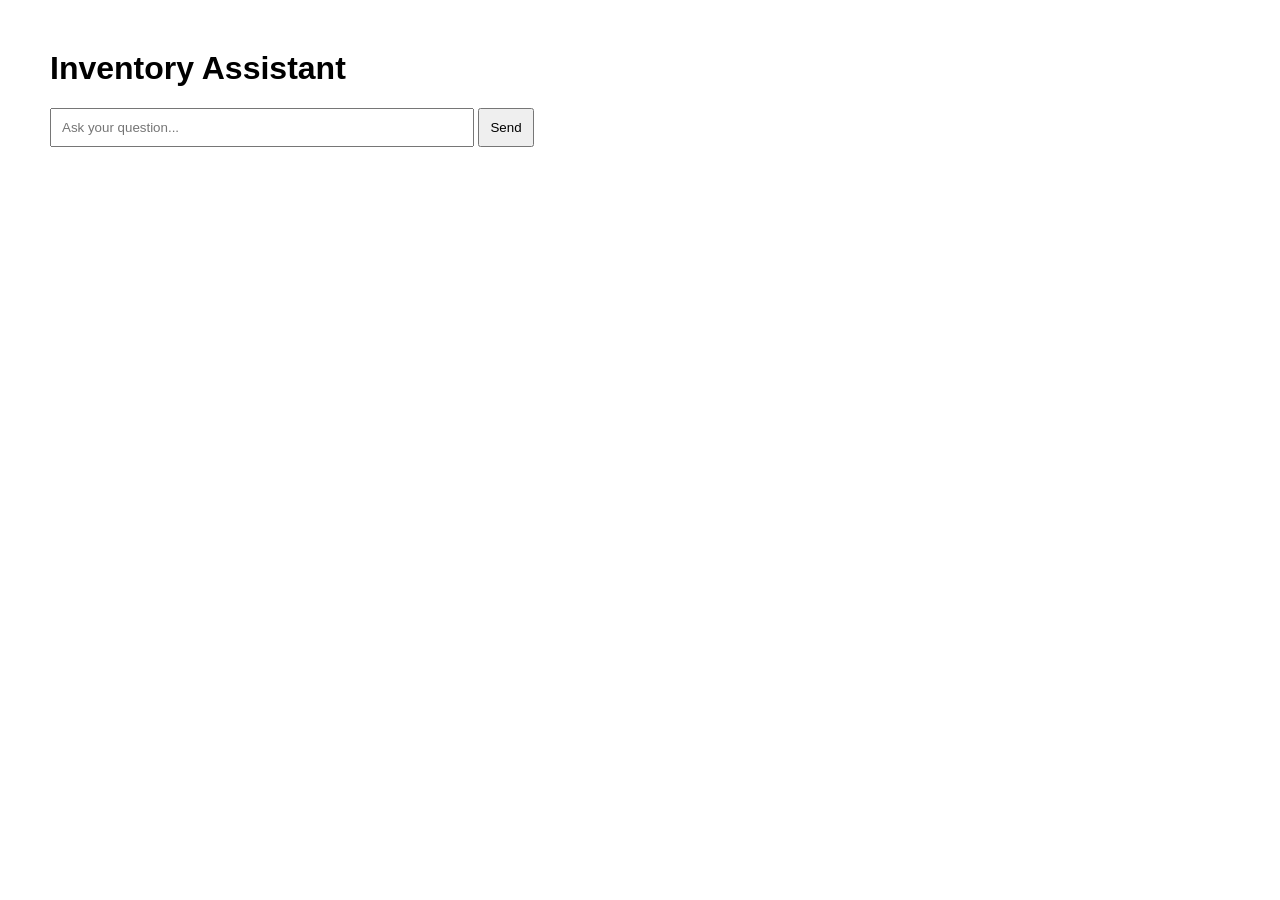
==== client-web-interface/index.html @ dae74ed3 "files in progress" ====
<!DOCTYPE html>
<html>

<head>
    <title>Inventory Assistant</title>
    <link rel="stylesheet" href="style.css">
</head>

<body>

<h1>Inventory Assistant</h1>

<input 
    id="question"
    placeholder="Ask your question..."
>

<button id="send">
    Send
</button>


<div id="response">
</div>


<script src="app.js"></script>

</body>

</html>
---- client-web-interface/style.css ----
body {
    font-family: Arial;
    margin: 50px;
}


input {
    width: 400px;
    padding: 10px;
}


button {
    padding: 10px;
}


#response {
    margin-top:20px;
}
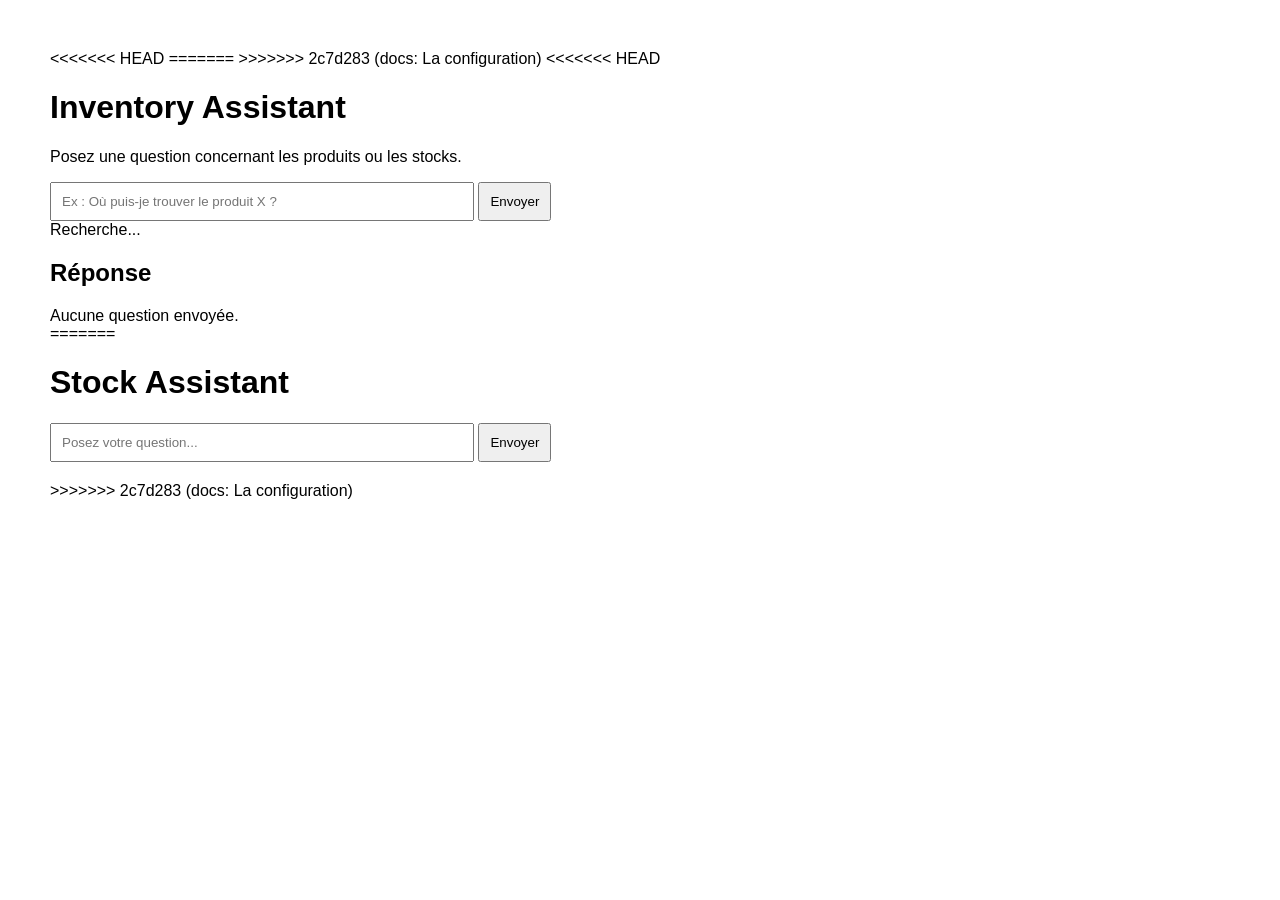
==== commit 8ca4ff61: "docs: La configuration" ====
--- a/client-web-interface/index.html
+++ b/client-web-interface/index.html
@@ -1,31 +1,84 @@
 <!DOCTYPE html>
-<html>
+<html lang="fr">
+<<<<<<< HEAD
 
 <head>
+    <meta charset="UTF-8">
+    <meta name="viewport" content="width=device-width, initial-scale=1.0">
     <title>Inventory Assistant</title>
+
+=======
+<head>
+    <meta charset="UTF-8">
+    <meta name="viewport" content="width=device-width, initial-scale=1.0">
+    <title>Stock Assistant</title>
+>>>>>>> 2c7d283 (docs: La configuration)
     <link rel="stylesheet" href="style.css">
 </head>
 
 <body>
 
-<h1>Inventory Assistant</h1>
+<<<<<<< HEAD
+    <main class="container">
 
-<input 
-    id="question"
-    placeholder="Ask your question..."
->
+        <h1>Inventory Assistant</h1>
 
-<button id="send">
-    Send
-</button>
+        <p class="subtitle">
+            Posez une question concernant les produits ou les stocks.
+        </p>
 
+        <form id="query-form">
 
-<div id="response">
-</div>
+            <input
+                id="question"
+                type="text"
+                placeholder="Ex : Où puis-je trouver le produit X ?"
+                autocomplete="off"
+                required>
 
+            <button type="submit">
+                Envoyer
+            </button>
 
-<script src="app.js"></script>
+        </form>
 
+        <div id="loading" class="hidden">
+            Recherche...
+        </div>
+
+        <section id="response-container">
+
+            <h2>Réponse</h2>
+
+            <div id="response">
+                Aucune question envoyée.
+            </div>
+
+        </section>
+
+    </main>
+
+    <script src="script.js"></script>
+
+=======
+    <main>
+        <h1>Stock Assistant</h1>
+
+        <form id="query-form">
+            <input
+                type="text"
+                id="question"
+                placeholder="Posez votre question..."
+                required
+            >
+
+            <button type="submit">Envoyer</button>
+        </form>
+
+        <div id="response"></div>
+    </main>
+
+    <script src="script.js"></script>
+>>>>>>> 2c7d283 (docs: La configuration)
 </body>
-
 </html>
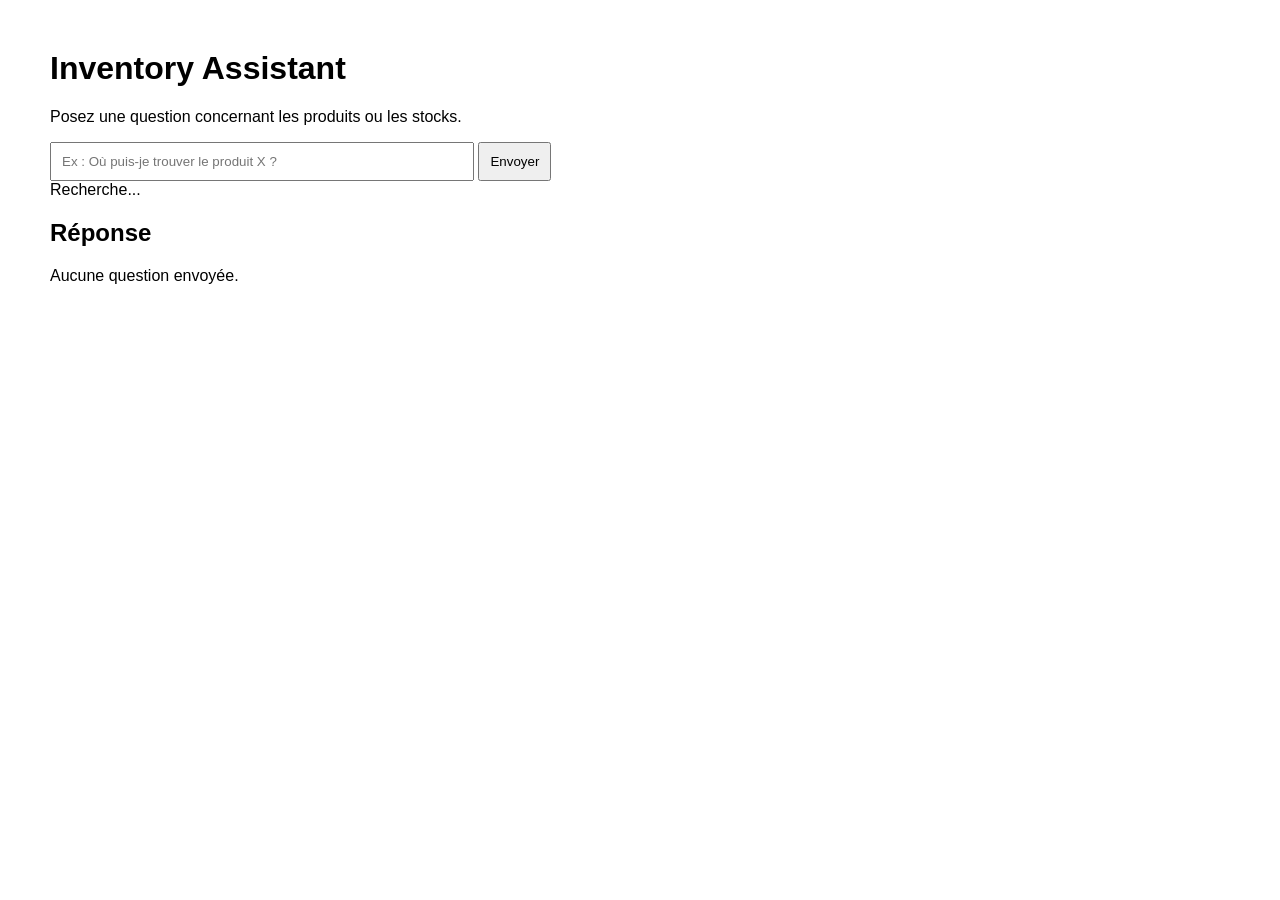
==== commit 9b08e25f: "feat: Structure de la page" ====
--- a/client-web-interface/index.html
+++ b/client-web-interface/index.html
@@ -1,24 +1,16 @@
 <!DOCTYPE html>
 <html lang="fr">
-<<<<<<< HEAD
 
 <head>
     <meta charset="UTF-8">
     <meta name="viewport" content="width=device-width, initial-scale=1.0">
     <title>Inventory Assistant</title>
 
-=======
-<head>
-    <meta charset="UTF-8">
-    <meta name="viewport" content="width=device-width, initial-scale=1.0">
-    <title>Stock Assistant</title>
->>>>>>> 2c7d283 (docs: La configuration)
     <link rel="stylesheet" href="style.css">
 </head>
 
 <body>
 
-<<<<<<< HEAD
     <main class="container">
 
         <h1>Inventory Assistant</h1>
@@ -60,25 +52,6 @@
 
     <script src="script.js"></script>
 
-=======
-    <main>
-        <h1>Stock Assistant</h1>
+</body>
 
-        <form id="query-form">
-            <input
-                type="text"
-                id="question"
-                placeholder="Posez votre question..."
-                required
-            >
-
-            <button type="submit">Envoyer</button>
-        </form>
-
-        <div id="response"></div>
-    </main>
-
-    <script src="script.js"></script>
->>>>>>> 2c7d283 (docs: La configuration)
-</body>
 </html>
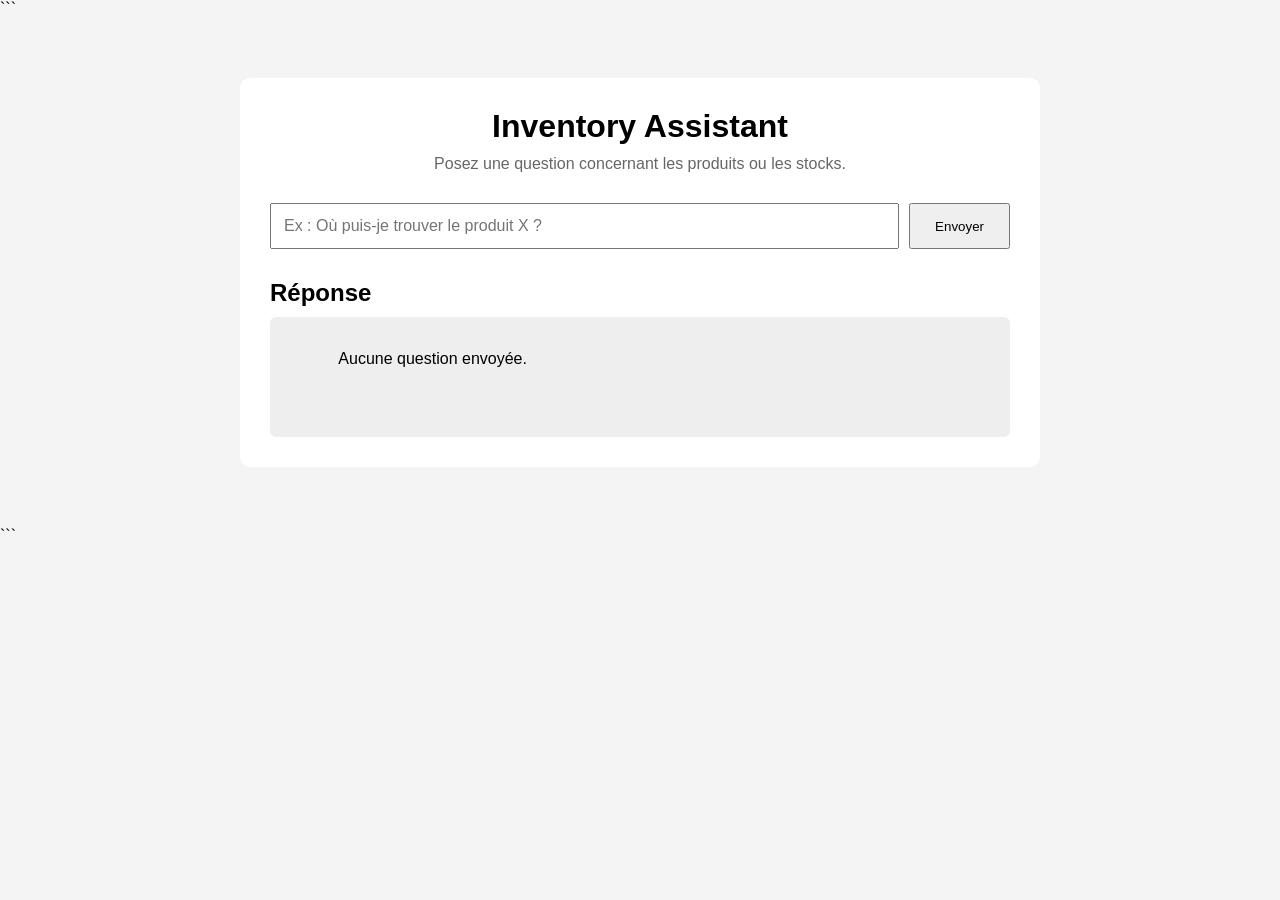
==== commit 6c51b82a: "chore: Ajoute le dockerfile au CWI" ====
--- a/client-web-interface/index.html
+++ b/client-web-interface/index.html
@@ -1,56 +1,58 @@
 <!DOCTYPE html>
+
 <html lang="fr">
 
 <head>
     <meta charset="UTF-8">
     <meta name="viewport" content="width=device-width, initial-scale=1.0">
     <title>Inventory Assistant</title>
-
     <link rel="stylesheet" href="style.css">
 </head>
 
 <body>
 
-    <main class="container">
+```
+<main class="container">
 
-        <h1>Inventory Assistant</h1>
+    <h1>Inventory Assistant</h1>
 
-        <p class="subtitle">
-            Posez une question concernant les produits ou les stocks.
-        </p>
+    <p class="subtitle">
+        Posez une question concernant les produits ou les stocks.
+    </p>
 
-        <form id="query-form">
+    <form id="query-form">
 
-            <input
-                id="question"
-                type="text"
-                placeholder="Ex : Où puis-je trouver le produit X ?"
-                autocomplete="off"
-                required>
+        <input
+            id="question"
+            type="text"
+            placeholder="Ex : Où puis-je trouver le produit X ?"
+            autocomplete="off"
+            required>
 
-            <button type="submit">
-                Envoyer
-            </button>
+        <button type="submit">
+            Envoyer
+        </button>
 
-        </form>
+    </form>
 
-        <div id="loading" class="hidden">
-            Recherche...
+    <div id="loading" class="hidden">
+        Recherche...
+    </div>
+
+    <section id="response-container">
+
+        <h2>Réponse</h2>
+
+        <div id="response">
+            Aucune question envoyée.
         </div>
 
-        <section id="response-container">
+    </section>
 
-            <h2>Réponse</h2>
+</main>
 
-            <div id="response">
-                Aucune question envoyée.
-            </div>
-
-        </section>
-
-    </main>
-
-    <script src="script.js"></script>
+<script src="script.js"></script>
+```
 
 </body>
 
--- a/client-web-interface/style.css
+++ b/client-web-interface/style.css
@@ -1,20 +1,71 @@
-body {
-    font-family: Arial;
-    margin: 50px;
+* {
+    margin: 0;
+    padding: 0;
+    box-sizing: border-box;
 }
 
+body {
+    background: #f4f4f4;
+    font-family: Arial, Helvetica, sans-serif;
+}
+
+.container {
+    max-width: 800px;
+    margin: 60px auto;
+    padding: 30px;
+    background: white;
+    border-radius: 10px;
+}
+
+h1 {
+    text-align: center;
+    margin-bottom: 10px;
+}
+
+.subtitle {
+    text-align: center;
+    margin-bottom: 30px;
+    color: #666;
+}
+
+form {
+    display: flex;
+    gap: 10px;
+}
 
 input {
-    width: 400px;
-    padding: 10px;
+    flex: 1;
+    padding: 12px;
+    font-size: 16px;
 }
 
-
 button {
-    padding: 10px;
+    padding: 12px 24px;
+    cursor: pointer;
 }
 
+button:hover {
+    opacity: 0.9;
+}
+
+#loading {
+    margin-top: 20px;
+    color: #666;
+}
+
+.hidden {
+    display: none;
+}
+
+#response-container {
+    margin-top: 30px;
+}
 
 #response {
-    margin-top:20px;
+    margin-top: 10px;
+    padding: 15px;
+    background: #eeeeee;
+    border-radius: 6px;
+    min-height: 120px;
+    white-space: pre-wrap;
 }
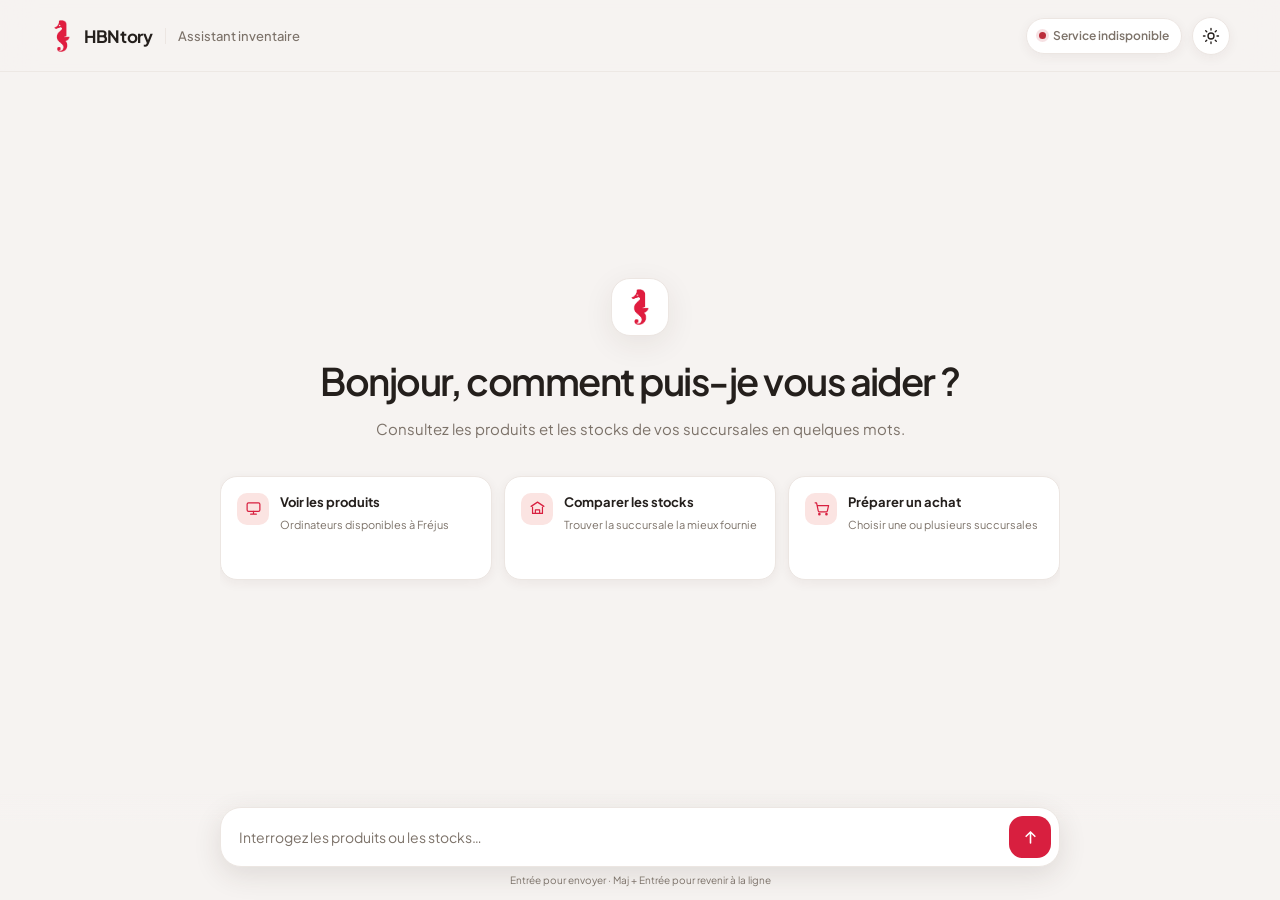
==== commit 298d70d5: "feat: modernise l'interface de l'assistant" ====
--- a/client-web-interface/index.html
+++ b/client-web-interface/index.html
@@ -1,59 +1,199 @@
-<!DOCTYPE html>
-
+<!doctype html>
 <html lang="fr">
-
 <head>
-    <meta charset="UTF-8">
-    <meta name="viewport" content="width=device-width, initial-scale=1.0">
-    <title>Inventory Assistant</title>
+    <meta charset="utf-8">
+    <meta name="viewport" content="width=device-width, initial-scale=1">
+    <meta name="description"
+          content="Assistant HBNtory pour consulter les produits et les stocks.">
+    <meta name="theme-color" content="#f6f3f1">
+    <!--
+      Renseigner ce contenu avec le chemin du futur endpoint WebSocket,
+      par exemple "/api/ws". Tant qu'il est vide, le client conserve
+      automatiquement le transport HTTP actuel.
+    -->
+    <meta name="cwi-websocket-url" content="">
+    <title>Assistant inventaire — HBNtory</title>
+    <link rel="preconnect" href="https://fonts.googleapis.com">
+    <link rel="preconnect" href="https://fonts.gstatic.com" crossorigin>
+    <link rel="stylesheet"
+          href="https://fonts.googleapis.com/css2?family=Plus+Jakarta+Sans:wght@400;500;600;700&amp;display=swap">
     <link rel="stylesheet" href="style.css">
+    <script>
+        try {
+            if (localStorage.getItem("theme") === "dark") {
+                document.documentElement.setAttribute("data-theme", "dark");
+            }
+        } catch (error) {
+            /* Le thème système reste actif si le stockage est indisponible. */
+        }
+    </script>
 </head>
 
 <body>
+    <header class="app-header">
+        <a class="brand" href="/" aria-label="Accueil HBNtory">
+            <img src="seahorse.png" alt="" width="28" height="36">
+            <span>HBNtory</span>
+            <span class="brand-product">Assistant inventaire</span>
+        </a>
 
-```
-<main class="container">
+        <div class="header-actions">
+            <div id="connection-status"
+                 class="connection-status"
+                 data-state="checking"
+                 role="status"
+                 aria-live="polite">
+                <span class="status-dot" aria-hidden="true"></span>
+                <span class="status-label">Connexion…</span>
+            </div>
 
-    <h1>Inventory Assistant</h1>
+            <button id="theme-toggle"
+                    class="icon-button"
+                    type="button"
+                    aria-label="Activer le mode sombre"
+                    title="Changer de thème">
+                <svg class="theme-icon theme-icon-sun"
+                     viewBox="0 0 24 24"
+                     aria-hidden="true">
+                    <circle cx="12" cy="12" r="4"></circle>
+                    <path d="M12 2v2M12 20v2M4.93 4.93l1.42 1.42
+                             M17.66 17.66l1.41 1.41M2 12h2M20 12h2
+                             M4.93 19.07l1.42-1.42M17.66 6.34l1.41-1.41">
+                    </path>
+                </svg>
+                <svg class="theme-icon theme-icon-moon"
+                     viewBox="0 0 24 24"
+                     aria-hidden="true">
+                    <path d="M20.5 14.1A8.6 8.6 0 0 1 9.9 3.5
+                             8.6 8.6 0 1 0 20.5 14.1Z"></path>
+                </svg>
+            </button>
+        </div>
+    </header>
 
-    <p class="subtitle">
-        Posez une question concernant les produits ou les stocks.
-    </p>
+    <main class="chat-shell">
+        <section id="conversation"
+                 class="conversation"
+                 aria-label="Conversation avec l'assistant">
+            <div id="welcome" class="welcome">
+                <div class="assistant-mark" aria-hidden="true">
+                    <img src="seahorse.png" alt="" width="30" height="38">
+                </div>
+                <h1>Bonjour, comment puis-je vous aider&nbsp;?</h1>
+                <p>
+                    Consultez les produits et les stocks de vos succursales
+                    en quelques mots.
+                </p>
 
-    <form id="query-form">
+                <div class="suggestions" aria-label="Questions suggérées">
+                    <button class="suggestion"
+                            type="button"
+                            data-question="Quels ordinateurs sont disponibles à Fréjus ?">
+                        <span class="suggestion-icon" aria-hidden="true">
+                            <svg viewBox="0 0 24 24">
+                                <rect x="3" y="4" width="18" height="12"
+                                      rx="2"></rect>
+                                <path d="M8 20h8M12 16v4"></path>
+                            </svg>
+                        </span>
+                        <span>
+                            <strong>Voir les produits</strong>
+                            <small>Ordinateurs disponibles à Fréjus</small>
+                        </span>
+                    </button>
 
-        <input
-            id="question"
-            type="text"
-            placeholder="Ex : Où puis-je trouver le produit X ?"
-            autocomplete="off"
-            required>
+                    <button class="suggestion"
+                            type="button"
+                            data-question="Dans quelle succursale le stock est-il le plus important ?">
+                        <span class="suggestion-icon" aria-hidden="true">
+                            <svg viewBox="0 0 24 24">
+                                <path d="m3 9 9-6 9 6"></path>
+                                <path d="M5 10v9h14v-9M9 19v-5h6v5"></path>
+                            </svg>
+                        </span>
+                        <span>
+                            <strong>Comparer les stocks</strong>
+                            <small>Trouver la succursale la mieux fournie</small>
+                        </span>
+                    </button>
 
-        <button type="submit">
-            Envoyer
-        </button>
+                    <button class="suggestion"
+                            type="button"
+                            data-question="Où puis-je acheter 3 Holberton Student Laptop 14 et 2 27 inch Lab Monitor ?">
+                        <span class="suggestion-icon" aria-hidden="true">
+                            <svg viewBox="0 0 24 24">
+                                <circle cx="9" cy="20" r="1"></circle>
+                                <circle cx="19" cy="20" r="1"></circle>
+                                <path d="M3 4h2l2.4 11.2a2 2 0 0 0 2 1.6
+                                         h8.9a2 2 0 0 0 2-1.6L22 8H6">
+                                </path>
+                            </svg>
+                        </span>
+                        <span>
+                            <strong>Préparer un achat</strong>
+                            <small>Choisir une ou plusieurs succursales</small>
+                        </span>
+                    </button>
+                </div>
+            </div>
 
-    </form>
+            <div id="messages"
+                 class="messages"
+                 aria-live="polite"
+                 aria-relevant="additions text">
+            </div>
+        </section>
+    </main>
 
-    <div id="loading" class="hidden">
-        Recherche...
-    </div>
+    <footer class="composer-shell">
+        <form id="query-form" class="composer">
+            <label class="sr-only" for="question">
+                Votre question
+            </label>
+            <textarea id="question"
+                      name="question"
+                      rows="1"
+                      maxlength="1000"
+                      placeholder="Interrogez les produits ou les stocks…"
+                      autocomplete="off"
+                      required></textarea>
 
-    <section id="response-container">
+            <button id="submit-button"
+                    class="send-button"
+                    type="submit"
+                    aria-label="Envoyer la question">
+                <svg viewBox="0 0 24 24" aria-hidden="true">
+                    <path d="M12 19V5M6.5 10.5 12 5l5.5 5.5"></path>
+                </svg>
+            </button>
+        </form>
+        <p class="composer-hint">
+            Entrée pour envoyer · Maj + Entrée pour revenir à la ligne
+        </p>
+    </footer>
 
-        <h2>Réponse</h2>
+    <template id="assistant-message-template">
+        <article class="message message-assistant">
+            <div class="message-avatar" aria-hidden="true">
+                <img src="seahorse.png" alt="" width="20" height="26">
+            </div>
+            <div class="message-body">
+                <p class="message-author">Assistant HBNtory</p>
+                <div class="message-content"></div>
+                <p class="message-state"></p>
+            </div>
+        </article>
+    </template>
 
-        <div id="response">
-            Aucune question envoyée.
-        </div>
+    <template id="user-message-template">
+        <article class="message message-user">
+            <div class="message-body">
+                <p class="message-author">Vous</p>
+                <div class="message-content"></div>
+            </div>
+        </article>
+    </template>
 
-    </section>
-
-</main>
-
-<script src="script.js"></script>
-```
-
+    <script src="script.js"></script>
 </body>
-
 </html>
--- a/client-web-interface/style.css
+++ b/client-web-interface/style.css
@@ -1,71 +1,854 @@
+:root {
+    --bg: #f6f3f1;
+    --surface: #ffffff;
+    --surface-soft: #faf7f5;
+    --ink: #241f1c;
+    --muted: #7c7269;
+    --line: #ece6e2;
+    --accent: #d81f3f;
+    --accent-hover: #c01b38;
+    --accent-soft: #fbe4e2;
+    --accent-ink: #7a1f1a;
+    --ok: #1a9b5f;
+    --ok-soft: #e4f6ec;
+    --warning: #ae7614;
+    --warning-soft: #fff4dc;
+    --danger: #bb2d3b;
+    --danger-soft: #fbe7e8;
+    --shadow: 0 8px 30px rgba(60, 40, 30, .08);
+    --shadow-sm: 0 3px 12px rgba(60, 40, 30, .06);
+    --content-width: 840px;
+    color-scheme: light;
+}
+
+[data-theme="dark"] {
+    --bg: #17130f;
+    --surface: #221d18;
+    --surface-soft: #2a241e;
+    --ink: #f3ede7;
+    --muted: #a99e92;
+    --line: #3a312a;
+    --accent: #e6394f;
+    --accent-hover: #f04d63;
+    --accent-soft: #3a201d;
+    --accent-ink: #f6b8b4;
+    --ok: #69cf98;
+    --ok-soft: #1d2c23;
+    --warning: #f0cf8f;
+    --warning-soft: #3a2e17;
+    --danger: #f0a59e;
+    --danger-soft: #3a201d;
+    --shadow: 0 8px 30px rgba(0, 0, 0, .34);
+    --shadow-sm: 0 3px 12px rgba(0, 0, 0, .26);
+    color-scheme: dark;
+}
+
 * {
+    box-sizing: border-box;
+}
+
+html {
+    min-width: 320px;
+    height: 100%;
+    background: var(--bg);
+}
+
+body {
+    min-height: 100%;
     margin: 0;
+    overflow: hidden;
+    background: var(--bg);
+    color: var(--ink);
+    font-family: "Plus Jakarta Sans", -apple-system, BlinkMacSystemFont,
+                 "Segoe UI", sans-serif;
+    -webkit-font-smoothing: antialiased;
+}
+
+button,
+textarea {
+    font: inherit;
+}
+
+button {
+    color: inherit;
+}
+
+button,
+a,
+textarea {
+    -webkit-tap-highlight-color: transparent;
+}
+
+.sr-only {
+    position: absolute;
+    width: 1px;
+    height: 1px;
     padding: 0;
-    box-sizing: border-box;
-}
-
-body {
-    background: #f4f4f4;
-    font-family: Arial, Helvetica, sans-serif;
-}
-
-.container {
-    max-width: 800px;
-    margin: 60px auto;
-    padding: 30px;
-    background: white;
+    margin: -1px;
+    overflow: hidden;
+    clip: rect(0, 0, 0, 0);
+    white-space: nowrap;
+    border: 0;
+}
+
+[hidden] {
+    display: none !important;
+}
+
+.app-header {
+    position: fixed;
+    z-index: 20;
+    top: 0;
+    left: 0;
+    right: 0;
+    display: flex;
+    align-items: center;
+    justify-content: space-between;
+    gap: 20px;
+    height: 72px;
+    padding: 0 max(24px, calc((100% - 1180px) / 2));
+    background: color-mix(in srgb, var(--bg) 86%, transparent);
+    border-bottom: 1px solid color-mix(in srgb, var(--line) 80%, transparent);
+    backdrop-filter: blur(16px);
+    -webkit-backdrop-filter: blur(16px);
+}
+
+.brand {
+    display: inline-flex;
+    align-items: center;
+    gap: 10px;
+    min-width: 0;
+    color: var(--ink);
+    font-size: 17px;
+    font-weight: 700;
+    text-decoration: none;
+    letter-spacing: -.02em;
+}
+
+.brand img {
+    display: block;
+    width: 24px;
+    height: 32px;
+    object-fit: contain;
+}
+
+.brand-product {
+    margin-left: 2px;
+    padding-left: 12px;
+    overflow: hidden;
+    color: var(--muted);
+    border-left: 1px solid var(--line);
+    font-size: 13px;
+    font-weight: 500;
+    letter-spacing: 0;
+    text-overflow: ellipsis;
+    white-space: nowrap;
+}
+
+.header-actions {
+    display: flex;
+    align-items: center;
+    gap: 10px;
+}
+
+.connection-status {
+    display: inline-flex;
+    align-items: center;
+    gap: 7px;
+    min-height: 36px;
+    padding: 0 12px;
+    color: var(--muted);
+    background: var(--surface);
+    border: 1px solid var(--line);
+    border-radius: 999px;
+    box-shadow: var(--shadow-sm);
+    font-size: 12px;
+    font-weight: 600;
+    white-space: nowrap;
+}
+
+.status-dot {
+    width: 7px;
+    height: 7px;
+    background: var(--muted);
+    border-radius: 50%;
+    box-shadow: 0 0 0 3px color-mix(in srgb, var(--muted) 14%, transparent);
+}
+
+.connection-status[data-state="online"] .status-dot,
+.connection-status[data-state="live"] .status-dot {
+    background: var(--ok);
+    box-shadow: 0 0 0 3px color-mix(in srgb, var(--ok) 16%, transparent);
+}
+
+.connection-status[data-state="live"] .status-dot {
+    animation: status-pulse 2s ease-out infinite;
+}
+
+.connection-status[data-state="offline"] .status-dot {
+    background: var(--danger);
+    box-shadow: 0 0 0 3px color-mix(in srgb, var(--danger) 14%, transparent);
+}
+
+.icon-button,
+.send-button {
+    display: inline-grid;
+    place-items: center;
+    border: 0;
+    cursor: pointer;
+}
+
+.icon-button {
+    width: 38px;
+    height: 38px;
+    background: var(--surface);
+    border: 1px solid var(--line);
+    border-radius: 50%;
+    box-shadow: var(--shadow-sm);
+}
+
+.icon-button:hover {
+    border-color: color-mix(in srgb, var(--accent) 32%, var(--line));
+    color: var(--accent);
+}
+
+.icon-button:focus-visible,
+.send-button:focus-visible,
+.suggestion:focus-visible,
+textarea:focus-visible {
+    outline: 3px solid color-mix(in srgb, var(--accent) 24%, transparent);
+    outline-offset: 2px;
+}
+
+.theme-icon {
+    width: 18px;
+    height: 18px;
+    fill: none;
+    stroke: currentColor;
+    stroke-linecap: round;
+    stroke-linejoin: round;
+    stroke-width: 1.8;
+}
+
+.theme-icon-moon,
+[data-theme="dark"] .theme-icon-sun {
+    display: none;
+}
+
+[data-theme="dark"] .theme-icon-moon {
+    display: block;
+}
+
+.chat-shell {
+    height: 100vh;
+    padding: 72px 20px 128px;
+}
+
+.conversation {
+    width: min(100%, var(--content-width));
+    height: 100%;
+    margin: 0 auto;
+    overflow-x: hidden;
+    overflow-y: auto;
+    overscroll-behavior: contain;
+    scrollbar-width: none;
+    scroll-behavior: smooth;
+}
+
+.conversation::-webkit-scrollbar {
+    display: none;
+}
+
+.welcome {
+    display: flex;
+    flex-direction: column;
+    align-items: center;
+    justify-content: center;
+    min-height: 100%;
+    padding: 50px 0 36px;
+    text-align: center;
+}
+
+.assistant-mark {
+    display: grid;
+    place-items: center;
+    width: 58px;
+    height: 58px;
+    margin-bottom: 22px;
+    background: var(--surface);
+    border: 1px solid var(--line);
+    border-radius: 19px;
+    box-shadow: var(--shadow);
+}
+
+.assistant-mark img {
+    width: 26px;
+    height: 36px;
+    object-fit: contain;
+}
+
+.welcome h1 {
+    max-width: 660px;
+    margin: 0;
+    font-size: clamp(26px, 4vw, 38px);
+    font-weight: 600;
+    line-height: 1.2;
+    letter-spacing: -.04em;
+}
+
+.welcome > p {
+    max-width: 560px;
+    margin: 13px 0 0;
+    color: var(--muted);
+    font-size: 15px;
+    line-height: 1.65;
+}
+
+.suggestions {
+    display: grid;
+    grid-template-columns: repeat(3, minmax(0, 1fr));
+    gap: 12px;
+    width: 100%;
+    margin-top: 34px;
+}
+
+.suggestion {
+    display: flex;
+    align-items: flex-start;
+    gap: 11px;
+    min-width: 0;
+    min-height: 104px;
+    padding: 16px;
+    color: var(--ink);
+    text-align: left;
+    background: var(--surface);
+    border: 1px solid var(--line);
+    border-radius: 17px;
+    box-shadow: var(--shadow-sm);
+    cursor: pointer;
+    transition: border-color .18s ease, box-shadow .18s ease,
+                transform .18s ease;
+}
+
+.suggestion:hover {
+    border-color: color-mix(in srgb, var(--accent) 32%, var(--line));
+    box-shadow: var(--shadow);
+    transform: translateY(-2px);
+}
+
+.suggestion-icon {
+    display: grid;
+    flex: 0 0 auto;
+    place-items: center;
+    width: 32px;
+    height: 32px;
+    color: var(--accent);
+    background: var(--accent-soft);
     border-radius: 10px;
 }
 
-h1 {
+.suggestion-icon svg {
+    width: 17px;
+    height: 17px;
+    fill: none;
+    stroke: currentColor;
+    stroke-linecap: round;
+    stroke-linejoin: round;
+    stroke-width: 1.7;
+}
+
+.suggestion strong,
+.suggestion small {
+    display: block;
+}
+
+.suggestion strong {
+    margin: 1px 0 6px;
+    font-size: 13px;
+    font-weight: 700;
+    line-height: 1.3;
+}
+
+.suggestion small {
+    color: var(--muted);
+    font-size: 11px;
+    line-height: 1.45;
+}
+
+.messages {
+    display: flex;
+    flex-direction: column;
+    gap: 30px;
+    min-height: 100%;
+    padding: 34px 0 44px;
+}
+
+.messages:empty {
+    display: none;
+}
+
+.message {
+    display: flex;
+    align-items: flex-start;
+    gap: 13px;
+    width: 100%;
+    animation: message-in .22s ease-out both;
+}
+
+.message-avatar {
+    display: grid;
+    flex: 0 0 auto;
+    place-items: center;
+    width: 34px;
+    height: 34px;
+    margin-top: 2px;
+    background: var(--surface);
+    border: 1px solid var(--line);
+    border-radius: 11px;
+    box-shadow: var(--shadow-sm);
+}
+
+.message-avatar img {
+    width: 17px;
+    height: 24px;
+    object-fit: contain;
+}
+
+.message-body {
+    min-width: 0;
+    max-width: calc(100% - 48px);
+}
+
+.message-author {
+    margin: 0 0 8px;
+    color: var(--muted);
+    font-size: 11px;
+    font-weight: 700;
+    letter-spacing: .04em;
+    text-transform: uppercase;
+}
+
+.message-content {
+    color: var(--ink);
+    font-size: 14px;
+    line-height: 1.7;
+}
+
+.message-user {
+    justify-content: flex-end;
+}
+
+.message-user .message-body {
+    max-width: min(78%, 620px);
+}
+
+.message-user .message-author {
+    text-align: right;
+}
+
+.message-user .message-content {
+    padding: 12px 16px;
+    background: var(--accent-soft);
+    border: 1px solid color-mix(in srgb, var(--accent) 12%, var(--line));
+    border-radius: 18px 18px 5px 18px;
+    white-space: pre-wrap;
+}
+
+.message-assistant .message-body {
+    flex: 1;
+}
+
+.message-assistant:last-child {
+    min-height: calc(100dvh - 270px);
+}
+
+.response-copy {
+    margin: 0;
+    white-space: pre-wrap;
+}
+
+.message-state {
+    min-height: 18px;
+    margin: 8px 0 0;
+    color: var(--muted);
+    font-size: 11px;
+}
+
+.typing-indicator {
+    display: inline-flex;
+    align-items: center;
+    gap: 5px;
+    height: 28px;
+}
+
+.typing-indicator span {
+    width: 7px;
+    height: 7px;
+    background: var(--accent);
+    border-radius: 50%;
+    animation: typing 1.2s ease-in-out infinite;
+}
+
+.typing-indicator span:nth-child(2) {
+    animation-delay: .15s;
+}
+
+.typing-indicator span:nth-child(3) {
+    animation-delay: .3s;
+}
+
+.streaming-copy::after {
+    display: inline-block;
+    width: 2px;
+    height: 1em;
+    margin-left: 3px;
+    vertical-align: -.14em;
+    background: var(--accent);
+    border-radius: 2px;
+    content: "";
+    animation: cursor-blink .8s steps(2, start) infinite;
+}
+
+.response-summary {
+    display: flex;
+    align-items: center;
+    justify-content: space-between;
+    gap: 16px;
+    margin-bottom: 12px;
+}
+
+.response-summary-title {
+    margin: 0;
+    font-weight: 600;
+    line-height: 1.55;
+}
+
+.response-count {
+    flex: 0 0 auto;
+    padding: 6px 10px;
+    color: var(--accent-ink);
+    background: var(--accent-soft);
+    border-radius: 999px;
+    font-size: 11px;
+    font-weight: 700;
+}
+
+.inventory-list {
+    display: grid;
+    grid-template-columns: repeat(2, minmax(0, 1fr));
+    gap: 9px;
+    padding: 0;
+    margin: 0;
+    list-style: none;
+}
+
+.inventory-item {
+    display: flex;
+    align-items: center;
+    justify-content: space-between;
+    gap: 12px;
+    min-width: 0;
+    padding: 12px 13px;
+    background: var(--surface);
+    border: 1px solid var(--line);
+    border-radius: 12px;
+    box-shadow: var(--shadow-sm);
+}
+
+.inventory-name {
+    min-width: 0;
+    font-size: 12px;
+    font-weight: 600;
+    line-height: 1.4;
+}
+
+.inventory-quantity {
+    flex: 0 0 auto;
+    padding: 5px 8px;
+    color: var(--muted);
+    background: var(--surface-soft);
+    border-radius: 7px;
+    font-size: 10px;
+    font-weight: 700;
+    white-space: nowrap;
+}
+
+.message-error .message-avatar {
+    background: var(--danger-soft);
+}
+
+.message-error .message-content {
+    color: var(--danger);
+}
+
+.composer-shell {
+    position: fixed;
+    z-index: 15;
+    right: 0;
+    bottom: 0;
+    left: 0;
+    padding: 14px 20px max(14px, env(safe-area-inset-bottom));
+    background: linear-gradient(to top, var(--bg) 72%, transparent);
+}
+
+.composer {
+    display: flex;
+    align-items: flex-end;
+    gap: 10px;
+    width: min(100%, var(--content-width));
+    min-height: 58px;
+    margin: 0 auto;
+    padding: 8px 8px 8px 18px;
+    background: var(--surface);
+    border: 1px solid var(--line);
+    border-radius: 21px;
+    box-shadow: 0 8px 28px rgba(60, 40, 30, .12);
+    transition: border-color .18s ease, box-shadow .18s ease;
+}
+
+.composer:focus-within {
+    border-color: color-mix(in srgb, var(--accent) 38%, var(--line));
+    box-shadow: 0 8px 30px rgba(60, 40, 30, .14),
+                0 0 0 3px color-mix(in srgb, var(--accent) 9%, transparent);
+}
+
+.composer textarea {
+    flex: 1;
+    min-width: 0;
+    max-height: 150px;
+    padding: 10px 0;
+    overflow-x: hidden;
+    overflow-y: auto;
+    color: var(--ink);
+    background: transparent;
+    border: 0;
+    outline: 0;
+    resize: none;
+    font-size: 14px;
+    line-height: 1.5;
+}
+
+.composer textarea::placeholder {
+    color: var(--muted);
+}
+
+.send-button {
+    flex: 0 0 auto;
+    width: 42px;
+    height: 42px;
+    color: #fff;
+    background: var(--accent);
+    border-radius: 14px;
+    transition: background .18s ease, transform .18s ease,
+                opacity .18s ease;
+}
+
+.send-button:hover:not(:disabled) {
+    background: var(--accent-hover);
+    transform: translateY(-1px);
+}
+
+.send-button:disabled {
+    cursor: wait;
+    opacity: .45;
+}
+
+.send-button svg {
+    width: 19px;
+    height: 19px;
+    fill: none;
+    stroke: currentColor;
+    stroke-linecap: round;
+    stroke-linejoin: round;
+    stroke-width: 2;
+}
+
+.composer-hint {
+    margin: 7px auto 0;
+    color: var(--muted);
+    font-size: 10px;
     text-align: center;
-    margin-bottom: 10px;
-}
-
-.subtitle {
-    text-align: center;
-    margin-bottom: 30px;
-    color: #666;
-}
-
-form {
-    display: flex;
-    gap: 10px;
-}
-
-input {
-    flex: 1;
-    padding: 12px;
-    font-size: 16px;
-}
-
-button {
-    padding: 12px 24px;
-    cursor: pointer;
-}
-
-button:hover {
-    opacity: 0.9;
-}
-
-#loading {
-    margin-top: 20px;
-    color: #666;
-}
-
-.hidden {
-    display: none;
-}
-
-#response-container {
-    margin-top: 30px;
-}
-
-#response {
-    margin-top: 10px;
-    padding: 15px;
-    background: #eeeeee;
-    border-radius: 6px;
-    min-height: 120px;
-    white-space: pre-wrap;
-}
+}
+
+@keyframes typing {
+    0%,
+    60%,
+    100% {
+        opacity: .28;
+        transform: translateY(0);
+    }
+    30% {
+        opacity: 1;
+        transform: translateY(-3px);
+    }
+}
+
+@keyframes cursor-blink {
+    50% {
+        opacity: 0;
+    }
+}
+
+@keyframes status-pulse {
+    0% {
+        box-shadow: 0 0 0 0 color-mix(in srgb, var(--ok) 32%, transparent);
+    }
+    70% {
+        box-shadow: 0 0 0 6px color-mix(in srgb, var(--ok) 0%, transparent);
+    }
+    100% {
+        box-shadow: 0 0 0 0 transparent;
+    }
+}
+
+@keyframes message-in {
+    from {
+        opacity: 0;
+        transform: translateY(5px);
+    }
+    to {
+        opacity: 1;
+        transform: translateY(0);
+    }
+}
+
+@media (max-width: 760px) {
+    .app-header {
+        height: 64px;
+        padding: 0 15px;
+    }
+
+    .brand-product {
+        display: none;
+    }
+
+    .connection-status {
+        min-height: 34px;
+        padding: 0 10px;
+    }
+
+    .chat-shell {
+        padding: 64px 14px 122px;
+    }
+
+    .welcome {
+        justify-content: flex-start;
+        padding-top: max(54px, 11vh);
+    }
+
+    .welcome h1 {
+        font-size: 27px;
+    }
+
+    .welcome > p {
+        font-size: 13px;
+    }
+
+    .suggestions {
+        grid-template-columns: 1fr;
+        gap: 9px;
+        margin-top: 28px;
+    }
+
+    .suggestion {
+        align-items: center;
+        min-height: 0;
+        padding: 13px 14px;
+    }
+
+    .suggestion small {
+        white-space: normal;
+    }
+
+    .messages {
+        gap: 25px;
+        padding-top: 25px;
+    }
+
+    .message {
+        gap: 10px;
+    }
+
+    .message-avatar {
+        width: 30px;
+        height: 30px;
+    }
+
+    .message-body {
+        max-width: calc(100% - 40px);
+    }
+
+    .message-user .message-body {
+        max-width: 88%;
+    }
+
+    .message-assistant:last-child {
+        min-height: calc(100dvh - 230px);
+    }
+
+    .inventory-list {
+        grid-template-columns: 1fr;
+    }
+
+    .composer-shell {
+        padding-right: 12px;
+        padding-left: 12px;
+    }
+
+    .composer {
+        min-height: 54px;
+        padding-left: 15px;
+        border-radius: 18px;
+    }
+
+    .composer-hint {
+        display: none;
+    }
+}
+
+@media (max-width: 430px) {
+    .connection-status {
+        width: 34px;
+        padding: 0;
+        justify-content: center;
+    }
+
+    .status-label {
+        position: absolute;
+        width: 1px;
+        height: 1px;
+        overflow: hidden;
+        clip: rect(0, 0, 0, 0);
+    }
+
+    .welcome {
+        padding-top: 38px;
+    }
+
+    .assistant-mark {
+        width: 52px;
+        height: 52px;
+        margin-bottom: 18px;
+    }
+
+    .welcome h1 {
+        font-size: 24px;
+    }
+
+    .response-summary {
+        align-items: flex-start;
+        flex-direction: column;
+        gap: 8px;
+    }
+}
+
+@media (prefers-reduced-motion: reduce) {
+    *,
+    *::before,
+    *::after {
+        scroll-behavior: auto !important;
+        animation-duration: .01ms !important;
+        animation-iteration-count: 1 !important;
+        transition-duration: .01ms !important;
+    }
+}
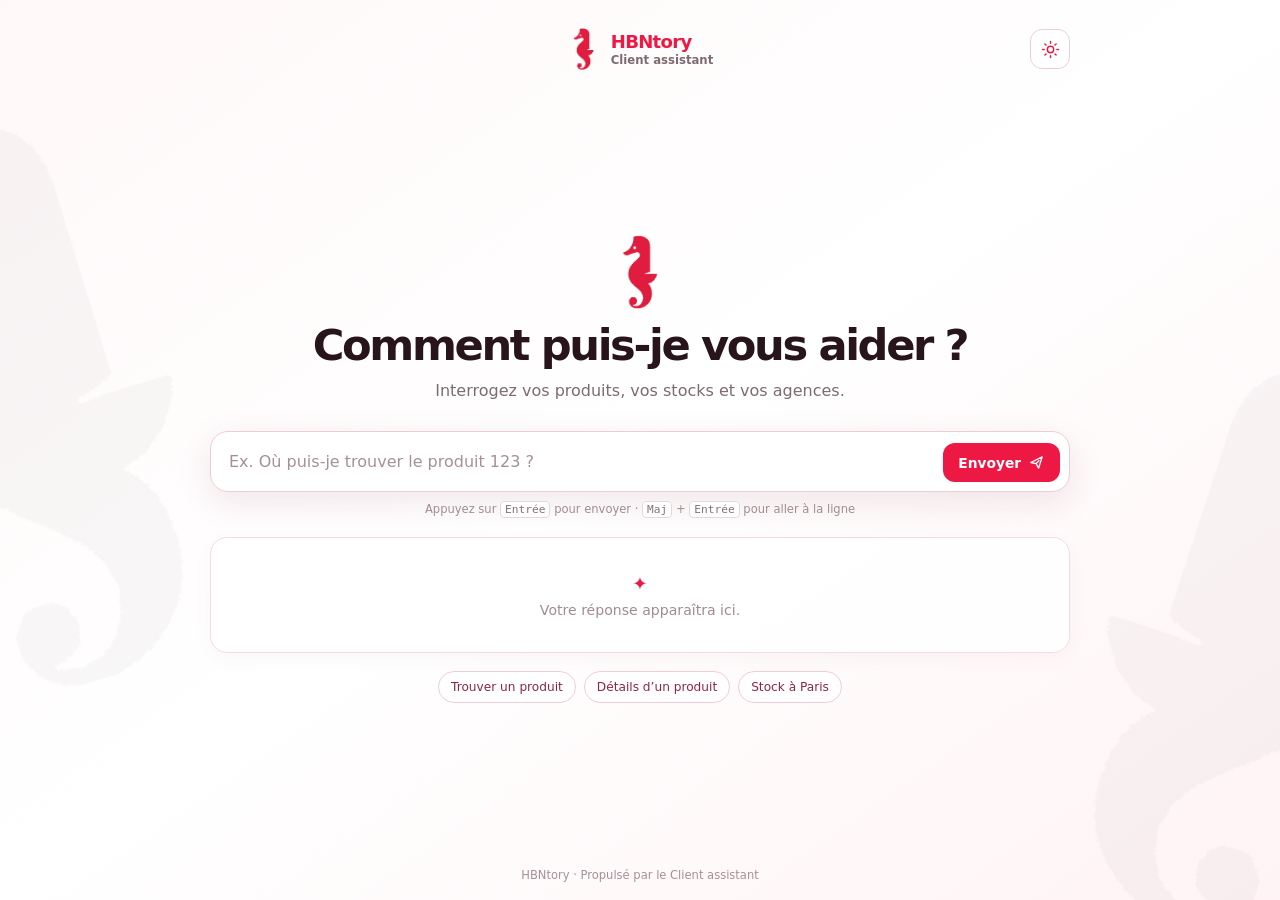
==== commit ff8c8f86: "chore: Update client web" ====
--- a/client-web-interface/index.html
+++ b/client-web-interface/index.html
@@ -1,199 +1,64 @@
-<!doctype html>
+<!DOCTYPE html>
 <html lang="fr">
 <head>
-    <meta charset="utf-8">
-    <meta name="viewport" content="width=device-width, initial-scale=1">
-    <meta name="description"
-          content="Assistant HBNtory pour consulter les produits et les stocks.">
-    <meta name="theme-color" content="#f6f3f1">
-    <!--
-      Renseigner ce contenu avec le chemin du futur endpoint WebSocket,
-      par exemple "/api/ws". Tant qu'il est vide, le client conserve
-      automatiquement le transport HTTP actuel.
-    -->
-    <meta name="cwi-websocket-url" content="">
-    <title>Assistant inventaire — HBNtory</title>
-    <link rel="preconnect" href="https://fonts.googleapis.com">
-    <link rel="preconnect" href="https://fonts.gstatic.com" crossorigin>
-    <link rel="stylesheet"
-          href="https://fonts.googleapis.com/css2?family=Plus+Jakarta+Sans:wght@400;500;600;700&amp;display=swap">
+    <meta charset="UTF-8">
+    <meta name="viewport" content="width=device-width, initial-scale=1.0">
+    <meta name="theme-color" content="#ed1944">
+    <title>HBNtory · Client assistant</title>
     <link rel="stylesheet" href="style.css">
-    <script>
-        try {
-            if (localStorage.getItem("theme") === "dark") {
-                document.documentElement.setAttribute("data-theme", "dark");
-            }
-        } catch (error) {
-            /* Le thème système reste actif si le stockage est indisponible. */
-        }
-    </script>
 </head>
+<body>
+    <img class="background-logo background-logo-left" src="seahorse.png" alt="" aria-hidden="true">
+    <img class="background-logo background-logo-right" src="seahorse.png" alt="" aria-hidden="true">
 
-<body>
-    <header class="app-header">
-        <a class="brand" href="/" aria-label="Accueil HBNtory">
-            <img src="seahorse.png" alt="" width="28" height="36">
-            <span>HBNtory</span>
-            <span class="brand-product">Assistant inventaire</span>
-        </a>
+    <main class="app-shell">
+        <header class="brand">
+            <img src="seahorse.png" alt="Logo Holberton" class="brand-logo">
+            <div>
+                <p class="brand-name">HBNtory</p>
+                <p class="brand-subtitle">Client assistant</p>
+            </div>
+            <button id="theme-toggle" class="theme-toggle" type="button" aria-label="Activer le thème sombre" aria-pressed="false">
+                <svg class="sun-icon" viewBox="0 0 24 24" aria-hidden="true"><circle cx="12" cy="12" r="4"></circle><path d="M12 2v2M12 20v2M4.93 4.93l1.41 1.41M17.66 17.66l1.41 1.41M2 12h2M20 12h2M4.93 19.07l1.41-1.41M17.66 6.34l1.41-1.41"></path></svg>
+                <svg class="moon-icon" viewBox="0 0 24 24" aria-hidden="true"><path d="M20.6 15.2A8.5 8.5 0 0 1 8.8 3.4 8.5 8.5 0 1 0 20.6 15.2Z"></path></svg>
+                <span class="sr-only">Changer le thème</span>
+            </button>
+        </header>
 
-        <div class="header-actions">
-            <div id="connection-status"
-                 class="connection-status"
-                 data-state="checking"
-                 role="status"
-                 aria-live="polite">
-                <span class="status-dot" aria-hidden="true"></span>
-                <span class="status-label">Connexion…</span>
+        <section class="assistant" aria-labelledby="page-title">
+            <div class="intro">
+                <img src="seahorse.png" alt="" aria-hidden="true" class="intro-logo">
+                <h1 id="page-title">Comment puis-je vous aider&nbsp;?</h1>
+                <p>Interrogez vos produits, vos stocks et vos agences.</p>
             </div>
 
-            <button id="theme-toggle"
-                    class="icon-button"
-                    type="button"
-                    aria-label="Activer le mode sombre"
-                    title="Changer de thème">
-                <svg class="theme-icon theme-icon-sun"
-                     viewBox="0 0 24 24"
-                     aria-hidden="true">
-                    <circle cx="12" cy="12" r="4"></circle>
-                    <path d="M12 2v2M12 20v2M4.93 4.93l1.42 1.42
-                             M17.66 17.66l1.41 1.41M2 12h2M20 12h2
-                             M4.93 19.07l1.42-1.42M17.66 6.34l1.41-1.41">
-                    </path>
-                </svg>
-                <svg class="theme-icon theme-icon-moon"
-                     viewBox="0 0 24 24"
-                     aria-hidden="true">
-                    <path d="M20.5 14.1A8.6 8.6 0 0 1 9.9 3.5
-                             8.6 8.6 0 1 0 20.5 14.1Z"></path>
-                </svg>
-            </button>
-        </div>
-    </header>
+            <form id="query-form" class="query-form">
+                <label class="sr-only" for="question">Votre question</label>
+                <textarea id="question" rows="1" placeholder="Ex. Où puis-je trouver le produit 123 ?" autocomplete="off" required></textarea>
+                <button id="submit-button" type="submit" aria-label="Envoyer la question">
+                    <span>Envoyer</span>
+                    <svg viewBox="0 0 24 24" aria-hidden="true"><path d="m4 12 16-8-5 16-3.5-6.5L4 12Z"></path><path d="m11.5 13.5 4-4"></path></svg>
+                </button>
+            </form>
+            <p class="keyboard-hint">Appuyez sur <kbd>Entrée</kbd> pour envoyer · <kbd>Maj</kbd> + <kbd>Entrée</kbd> pour aller à la ligne</p>
 
-    <main class="chat-shell">
-        <section id="conversation"
-                 class="conversation"
-                 aria-label="Conversation avec l'assistant">
-            <div id="welcome" class="welcome">
-                <div class="assistant-mark" aria-hidden="true">
-                    <img src="seahorse.png" alt="" width="30" height="38">
+            <section id="response-container" class="response-container" aria-live="polite" aria-label="Réponse de l’assistant">
+                <div id="empty-state" class="empty-state">
+                    <span class="sparkle">✦</span>
+                    <p>Votre réponse apparaîtra ici.</p>
                 </div>
-                <h1>Bonjour, comment puis-je vous aider&nbsp;?</h1>
-                <p>
-                    Consultez les produits et les stocks de vos succursales
-                    en quelques mots.
-                </p>
+                <div id="conversation" class="conversation" hidden></div>
+            </section>
 
-                <div class="suggestions" aria-label="Questions suggérées">
-                    <button class="suggestion"
-                            type="button"
-                            data-question="Quels ordinateurs sont disponibles à Fréjus ?">
-                        <span class="suggestion-icon" aria-hidden="true">
-                            <svg viewBox="0 0 24 24">
-                                <rect x="3" y="4" width="18" height="12"
-                                      rx="2"></rect>
-                                <path d="M8 20h8M12 16v4"></path>
-                            </svg>
-                        </span>
-                        <span>
-                            <strong>Voir les produits</strong>
-                            <small>Ordinateurs disponibles à Fréjus</small>
-                        </span>
-                    </button>
-
-                    <button class="suggestion"
-                            type="button"
-                            data-question="Dans quelle succursale le stock est-il le plus important ?">
-                        <span class="suggestion-icon" aria-hidden="true">
-                            <svg viewBox="0 0 24 24">
-                                <path d="m3 9 9-6 9 6"></path>
-                                <path d="M5 10v9h14v-9M9 19v-5h6v5"></path>
-                            </svg>
-                        </span>
-                        <span>
-                            <strong>Comparer les stocks</strong>
-                            <small>Trouver la succursale la mieux fournie</small>
-                        </span>
-                    </button>
-
-                    <button class="suggestion"
-                            type="button"
-                            data-question="Où puis-je acheter 3 Holberton Student Laptop 14 et 2 27 inch Lab Monitor ?">
-                        <span class="suggestion-icon" aria-hidden="true">
-                            <svg viewBox="0 0 24 24">
-                                <circle cx="9" cy="20" r="1"></circle>
-                                <circle cx="19" cy="20" r="1"></circle>
-                                <path d="M3 4h2l2.4 11.2a2 2 0 0 0 2 1.6
-                                         h8.9a2 2 0 0 0 2-1.6L22 8H6">
-                                </path>
-                            </svg>
-                        </span>
-                        <span>
-                            <strong>Préparer un achat</strong>
-                            <small>Choisir une ou plusieurs succursales</small>
-                        </span>
-                    </button>
-                </div>
-            </div>
-
-            <div id="messages"
-                 class="messages"
-                 aria-live="polite"
-                 aria-relevant="additions text">
+            <div class="suggestions" aria-label="Questions suggérées">
+                <button type="button" data-question="Dans quelle agence puis-je trouver le produit 123 ?">Trouver un produit</button>
+                <button type="button" data-question="Donne-moi les détails du produit 123.">Détails d’un produit</button>
+                <button type="button" data-question="Quels produits sont disponibles dans l’agence de Paris ?">Stock à Paris</button>
             </div>
         </section>
+
+        <footer>HBNtory · Propulsé par le Client assistant</footer>
     </main>
-
-    <footer class="composer-shell">
-        <form id="query-form" class="composer">
-            <label class="sr-only" for="question">
-                Votre question
-            </label>
-            <textarea id="question"
-                      name="question"
-                      rows="1"
-                      maxlength="1000"
-                      placeholder="Interrogez les produits ou les stocks…"
-                      autocomplete="off"
-                      required></textarea>
-
-            <button id="submit-button"
-                    class="send-button"
-                    type="submit"
-                    aria-label="Envoyer la question">
-                <svg viewBox="0 0 24 24" aria-hidden="true">
-                    <path d="M12 19V5M6.5 10.5 12 5l5.5 5.5"></path>
-                </svg>
-            </button>
-        </form>
-        <p class="composer-hint">
-            Entrée pour envoyer · Maj + Entrée pour revenir à la ligne
-        </p>
-    </footer>
-
-    <template id="assistant-message-template">
-        <article class="message message-assistant">
-            <div class="message-avatar" aria-hidden="true">
-                <img src="seahorse.png" alt="" width="20" height="26">
-            </div>
-            <div class="message-body">
-                <p class="message-author">Assistant HBNtory</p>
-                <div class="message-content"></div>
-                <p class="message-state"></p>
-            </div>
-        </article>
-    </template>
-
-    <template id="user-message-template">
-        <article class="message message-user">
-            <div class="message-body">
-                <p class="message-author">Vous</p>
-                <div class="message-content"></div>
-            </div>
-        </article>
-    </template>
-
     <script src="script.js"></script>
 </body>
 </html>
--- a/client-web-interface/style.css
+++ b/client-web-interface/style.css
@@ -1,854 +1,78 @@
 :root {
-    --bg: #f6f3f1;
-    --surface: #ffffff;
-    --surface-soft: #faf7f5;
-    --ink: #241f1c;
-    --muted: #7c7269;
-    --line: #ece6e2;
-    --accent: #d81f3f;
-    --accent-hover: #c01b38;
-    --accent-soft: #fbe4e2;
-    --accent-ink: #7a1f1a;
-    --ok: #1a9b5f;
-    --ok-soft: #e4f6ec;
-    --warning: #ae7614;
-    --warning-soft: #fff4dc;
-    --danger: #bb2d3b;
-    --danger-soft: #fbe7e8;
-    --shadow: 0 8px 30px rgba(60, 40, 30, .08);
-    --shadow-sm: 0 3px 12px rgba(60, 40, 30, .06);
-    --content-width: 840px;
-    color-scheme: light;
+    --rose: #ed1944;
+    --rose-dark: #c70d32;
+    --rose-pale: #fff0f3;
+    --ink: #28151b;
+    --muted: #7e6a70;
+    --line: #f0dce1;
+    --white: #ffffff;
 }
 
-[data-theme="dark"] {
-    --bg: #17130f;
-    --surface: #221d18;
-    --surface-soft: #2a241e;
-    --ink: #f3ede7;
-    --muted: #a99e92;
-    --line: #3a312a;
-    --accent: #e6394f;
-    --accent-hover: #f04d63;
-    --accent-soft: #3a201d;
-    --accent-ink: #f6b8b4;
-    --ok: #69cf98;
-    --ok-soft: #1d2c23;
-    --warning: #f0cf8f;
-    --warning-soft: #3a2e17;
-    --danger: #f0a59e;
-    --danger-soft: #3a201d;
-    --shadow: 0 8px 30px rgba(0, 0, 0, .34);
-    --shadow-sm: 0 3px 12px rgba(0, 0, 0, .26);
-    color-scheme: dark;
+body.dark-theme {
+    --ink: #fff7f8;
+    --muted: #c3acb1;
+    --line: #543940;
+    --white: #25171b;
+    background: linear-gradient(145deg, #1b1013 0%, #251317 52%, #170e10 100%);
 }
 
-* {
-    box-sizing: border-box;
+* { box-sizing: border-box; }
+
+body {
+    min-width: 320px;
+    min-height: 100vh;
+    margin: 0;
+    color: var(--ink);
+    background: linear-gradient(145deg, #fff8f9 0%, #fff 50%, #fff3f5 100%);
+    font-family: Inter, ui-sans-serif, system-ui, -apple-system, BlinkMacSystemFont, "Segoe UI", sans-serif;
 }
 
-html {
-    min-width: 320px;
-    height: 100%;
-    background: var(--bg);
-}
+button, textarea { font: inherit; }
+.app-shell { position: relative; z-index: 1; display: flex; flex-direction: column; width: min(100% - 40px, 860px); min-height: 100vh; margin: auto; padding: 28px 0 18px; }
 
-body {
-    min-height: 100%;
-    margin: 0;
-    overflow: hidden;
-    background: var(--bg);
-    color: var(--ink);
-    font-family: "Plus Jakarta Sans", -apple-system, BlinkMacSystemFont,
-                 "Segoe UI", sans-serif;
-    -webkit-font-smoothing: antialiased;
-}
+.background-logo { position: fixed; z-index: 0; width: 290px; opacity: .035; pointer-events: none; filter: grayscale(1); }
+.background-logo-left { top: 12%; left: -110px; transform: rotate(-17deg); }
+.background-logo-right { right: -110px; bottom: -4%; transform: rotate(18deg) scaleX(-1); }
 
-button,
-textarea {
-    font: inherit;
-}
+.brand { position: relative; display: flex; align-items: center; justify-content: center; gap: 10px; }
+.brand-logo { width: 34px; height: 42px; object-fit: contain; }
+.brand-name { margin: 0; color: var(--rose); font-size: 1.13rem; font-weight: 800; letter-spacing: -.04em; }
+.brand-subtitle { margin: 1px 0 0; color: var(--muted); font-size: .73rem; font-weight: 600; }
+.theme-toggle { position: absolute; right: 0; display: grid; width: 40px; height: 40px; place-items: center; color: var(--rose); background: rgba(255, 255, 255, .72); border: 1px solid #efcdd5; border-radius: 12px; cursor: pointer; transition: background .18s, transform .18s, border-color .18s; }
+.theme-toggle:hover { background: var(--rose-pale); border-color: var(--rose); transform: translateY(-1px); }
+.theme-toggle svg { width: 19px; fill: none; stroke: currentColor; stroke-width: 1.8; stroke-linecap: round; stroke-linejoin: round; }.moon-icon { display: none; }body.dark-theme .theme-toggle { background: #321c22; border-color: #69404a; }body.dark-theme .sun-icon { display: none; }body.dark-theme .moon-icon { display: block; }
 
-button {
-    color: inherit;
-}
+.assistant { display: flex; flex: 1; flex-direction: column; justify-content: center; padding: 45px 0; }
+.intro { text-align: center; animation: reveal .45s ease-out both; }
+.intro-logo { width: 62px; height: 74px; object-fit: contain; margin-bottom: 9px; }
+h1 { margin: 0; font-size: clamp(1.85rem, 5vw, 2.7rem); letter-spacing: -.055em; line-height: 1.08; }
+.intro p { margin: 12px 0 31px; color: var(--muted); font-size: 1rem; }
 
-button,
-a,
-textarea {
-    -webkit-tap-highlight-color: transparent;
-}
+.query-form { display: flex; align-items: flex-end; gap: 10px; padding: 9px 9px 9px 18px; background: var(--white); border: 1px solid #edcdd5; border-radius: 18px; box-shadow: 0 10px 35px rgba(109, 23, 44, .10); transition: border-color .18s, box-shadow .18s; }
+.query-form:focus-within { border-color: var(--rose); box-shadow: 0 0 0 4px rgba(237, 25, 68, .12), 0 10px 35px rgba(109, 23, 44, .10); }
+textarea { width: 100%; max-height: 126px; padding: 10px 0; color: var(--ink); resize: none; background: transparent; border: 0; outline: 0; line-height: 1.35; }
+textarea::placeholder { color: #a49196; }
+.query-form button { display: inline-flex; align-items: center; gap: 7px; padding: 11px 15px; color: #fff; background: var(--rose); border: 0; border-radius: 12px; cursor: pointer; font-size: .86rem; font-weight: 750; transition: transform .16s, background .16s; }
+.query-form button:hover { background: var(--rose-dark); transform: translateY(-1px); }
+.query-form button:disabled { cursor: wait; opacity: .65; transform: none; }
+.query-form svg { width: 17px; fill: none; stroke: currentColor; stroke-width: 1.9; stroke-linecap: round; stroke-linejoin: round; }
+.keyboard-hint { margin: 10px 0 0; color: #a08d92; font-size: .72rem; text-align: center; }
+kbd { padding: 1px 4px; color: #856f75; background: #fff; border: 1px solid #e6d7da; border-radius: 4px; font-size: .7rem; }
 
-.sr-only {
-    position: absolute;
-    width: 1px;
-    height: 1px;
-    padding: 0;
-    margin: -1px;
-    overflow: hidden;
-    clip: rect(0, 0, 0, 0);
-    white-space: nowrap;
-    border: 0;
-}
-
-[hidden] {
-    display: none !important;
-}
-
-.app-header {
-    position: fixed;
-    z-index: 20;
-    top: 0;
-    left: 0;
-    right: 0;
-    display: flex;
-    align-items: center;
-    justify-content: space-between;
-    gap: 20px;
-    height: 72px;
-    padding: 0 max(24px, calc((100% - 1180px) / 2));
-    background: color-mix(in srgb, var(--bg) 86%, transparent);
-    border-bottom: 1px solid color-mix(in srgb, var(--line) 80%, transparent);
-    backdrop-filter: blur(16px);
-    -webkit-backdrop-filter: blur(16px);
-}
-
-.brand {
-    display: inline-flex;
-    align-items: center;
-    gap: 10px;
-    min-width: 0;
-    color: var(--ink);
-    font-size: 17px;
-    font-weight: 700;
-    text-decoration: none;
-    letter-spacing: -.02em;
-}
-
-.brand img {
-    display: block;
-    width: 24px;
-    height: 32px;
-    object-fit: contain;
-}
-
-.brand-product {
-    margin-left: 2px;
-    padding-left: 12px;
-    overflow: hidden;
-    color: var(--muted);
-    border-left: 1px solid var(--line);
-    font-size: 13px;
-    font-weight: 500;
-    letter-spacing: 0;
-    text-overflow: ellipsis;
-    white-space: nowrap;
-}
-
-.header-actions {
-    display: flex;
-    align-items: center;
-    gap: 10px;
-}
-
-.connection-status {
-    display: inline-flex;
-    align-items: center;
-    gap: 7px;
-    min-height: 36px;
-    padding: 0 12px;
-    color: var(--muted);
-    background: var(--surface);
-    border: 1px solid var(--line);
-    border-radius: 999px;
-    box-shadow: var(--shadow-sm);
-    font-size: 12px;
-    font-weight: 600;
-    white-space: nowrap;
-}
-
-.status-dot {
-    width: 7px;
-    height: 7px;
-    background: var(--muted);
-    border-radius: 50%;
-    box-shadow: 0 0 0 3px color-mix(in srgb, var(--muted) 14%, transparent);
-}
-
-.connection-status[data-state="online"] .status-dot,
-.connection-status[data-state="live"] .status-dot {
-    background: var(--ok);
-    box-shadow: 0 0 0 3px color-mix(in srgb, var(--ok) 16%, transparent);
-}
-
-.connection-status[data-state="live"] .status-dot {
-    animation: status-pulse 2s ease-out infinite;
-}
-
-.connection-status[data-state="offline"] .status-dot {
-    background: var(--danger);
-    box-shadow: 0 0 0 3px color-mix(in srgb, var(--danger) 14%, transparent);
-}
-
-.icon-button,
-.send-button {
-    display: inline-grid;
-    place-items: center;
-    border: 0;
-    cursor: pointer;
-}
-
-.icon-button {
-    width: 38px;
-    height: 38px;
-    background: var(--surface);
-    border: 1px solid var(--line);
-    border-radius: 50%;
-    box-shadow: var(--shadow-sm);
-}
-
-.icon-button:hover {
-    border-color: color-mix(in srgb, var(--accent) 32%, var(--line));
-    color: var(--accent);
-}
-
-.icon-button:focus-visible,
-.send-button:focus-visible,
-.suggestion:focus-visible,
-textarea:focus-visible {
-    outline: 3px solid color-mix(in srgb, var(--accent) 24%, transparent);
-    outline-offset: 2px;
-}
-
-.theme-icon {
-    width: 18px;
-    height: 18px;
-    fill: none;
-    stroke: currentColor;
-    stroke-linecap: round;
-    stroke-linejoin: round;
-    stroke-width: 1.8;
-}
-
-.theme-icon-moon,
-[data-theme="dark"] .theme-icon-sun {
-    display: none;
-}
-
-[data-theme="dark"] .theme-icon-moon {
-    display: block;
-}
-
-.chat-shell {
-    height: 100vh;
-    padding: 72px 20px 128px;
-}
-
-.conversation {
-    width: min(100%, var(--content-width));
-    height: 100%;
-    margin: 0 auto;
-    overflow-x: hidden;
-    overflow-y: auto;
-    overscroll-behavior: contain;
-    scrollbar-width: none;
-    scroll-behavior: smooth;
-}
-
-.conversation::-webkit-scrollbar {
-    display: none;
-}
-
-.welcome {
-    display: flex;
-    flex-direction: column;
-    align-items: center;
-    justify-content: center;
-    min-height: 100%;
-    padding: 50px 0 36px;
-    text-align: center;
-}
-
-.assistant-mark {
-    display: grid;
-    place-items: center;
-    width: 58px;
-    height: 58px;
-    margin-bottom: 22px;
-    background: var(--surface);
-    border: 1px solid var(--line);
-    border-radius: 19px;
-    box-shadow: var(--shadow);
-}
-
-.assistant-mark img {
-    width: 26px;
-    height: 36px;
-    object-fit: contain;
-}
-
-.welcome h1 {
-    max-width: 660px;
-    margin: 0;
-    font-size: clamp(26px, 4vw, 38px);
-    font-weight: 600;
-    line-height: 1.2;
-    letter-spacing: -.04em;
-}
-
-.welcome > p {
-    max-width: 560px;
-    margin: 13px 0 0;
-    color: var(--muted);
-    font-size: 15px;
-    line-height: 1.65;
-}
-
-.suggestions {
-    display: grid;
-    grid-template-columns: repeat(3, minmax(0, 1fr));
-    gap: 12px;
-    width: 100%;
-    margin-top: 34px;
-}
-
-.suggestion {
-    display: flex;
-    align-items: flex-start;
-    gap: 11px;
-    min-width: 0;
-    min-height: 104px;
-    padding: 16px;
-    color: var(--ink);
-    text-align: left;
-    background: var(--surface);
-    border: 1px solid var(--line);
-    border-radius: 17px;
-    box-shadow: var(--shadow-sm);
-    cursor: pointer;
-    transition: border-color .18s ease, box-shadow .18s ease,
-                transform .18s ease;
-}
-
-.suggestion:hover {
-    border-color: color-mix(in srgb, var(--accent) 32%, var(--line));
-    box-shadow: var(--shadow);
-    transform: translateY(-2px);
-}
-
-.suggestion-icon {
-    display: grid;
-    flex: 0 0 auto;
-    place-items: center;
-    width: 32px;
-    height: 32px;
-    color: var(--accent);
-    background: var(--accent-soft);
-    border-radius: 10px;
-}
-
-.suggestion-icon svg {
-    width: 17px;
-    height: 17px;
-    fill: none;
-    stroke: currentColor;
-    stroke-linecap: round;
-    stroke-linejoin: round;
-    stroke-width: 1.7;
-}
-
-.suggestion strong,
-.suggestion small {
-    display: block;
-}
-
-.suggestion strong {
-    margin: 1px 0 6px;
-    font-size: 13px;
-    font-weight: 700;
-    line-height: 1.3;
-}
-
-.suggestion small {
-    color: var(--muted);
-    font-size: 11px;
-    line-height: 1.45;
-}
-
-.messages {
-    display: flex;
-    flex-direction: column;
-    gap: 30px;
-    min-height: 100%;
-    padding: 34px 0 44px;
-}
-
-.messages:empty {
-    display: none;
-}
-
-.message {
-    display: flex;
-    align-items: flex-start;
-    gap: 13px;
-    width: 100%;
-    animation: message-in .22s ease-out both;
-}
-
-.message-avatar {
-    display: grid;
-    flex: 0 0 auto;
-    place-items: center;
-    width: 34px;
-    height: 34px;
-    margin-top: 2px;
-    background: var(--surface);
-    border: 1px solid var(--line);
-    border-radius: 11px;
-    box-shadow: var(--shadow-sm);
-}
-
-.message-avatar img {
-    width: 17px;
-    height: 24px;
-    object-fit: contain;
-}
-
-.message-body {
-    min-width: 0;
-    max-width: calc(100% - 48px);
-}
-
-.message-author {
-    margin: 0 0 8px;
-    color: var(--muted);
-    font-size: 11px;
-    font-weight: 700;
-    letter-spacing: .04em;
-    text-transform: uppercase;
-}
-
-.message-content {
-    color: var(--ink);
-    font-size: 14px;
-    line-height: 1.7;
-}
-
-.message-user {
-    justify-content: flex-end;
-}
-
-.message-user .message-body {
-    max-width: min(78%, 620px);
-}
-
-.message-user .message-author {
-    text-align: right;
-}
-
-.message-user .message-content {
-    padding: 12px 16px;
-    background: var(--accent-soft);
-    border: 1px solid color-mix(in srgb, var(--accent) 12%, var(--line));
-    border-radius: 18px 18px 5px 18px;
-    white-space: pre-wrap;
-}
-
-.message-assistant .message-body {
-    flex: 1;
-}
-
-.message-assistant:last-child {
-    min-height: calc(100dvh - 270px);
-}
-
-.response-copy {
-    margin: 0;
-    white-space: pre-wrap;
-}
-
-.message-state {
-    min-height: 18px;
-    margin: 8px 0 0;
-    color: var(--muted);
-    font-size: 11px;
-}
-
-.typing-indicator {
-    display: inline-flex;
-    align-items: center;
-    gap: 5px;
-    height: 28px;
-}
-
-.typing-indicator span {
-    width: 7px;
-    height: 7px;
-    background: var(--accent);
-    border-radius: 50%;
-    animation: typing 1.2s ease-in-out infinite;
-}
-
-.typing-indicator span:nth-child(2) {
-    animation-delay: .15s;
-}
-
-.typing-indicator span:nth-child(3) {
-    animation-delay: .3s;
-}
-
-.streaming-copy::after {
-    display: inline-block;
-    width: 2px;
-    height: 1em;
-    margin-left: 3px;
-    vertical-align: -.14em;
-    background: var(--accent);
-    border-radius: 2px;
-    content: "";
-    animation: cursor-blink .8s steps(2, start) infinite;
-}
-
-.response-summary {
-    display: flex;
-    align-items: center;
-    justify-content: space-between;
-    gap: 16px;
-    margin-bottom: 12px;
-}
-
-.response-summary-title {
-    margin: 0;
-    font-weight: 600;
-    line-height: 1.55;
-}
-
-.response-count {
-    flex: 0 0 auto;
-    padding: 6px 10px;
-    color: var(--accent-ink);
-    background: var(--accent-soft);
-    border-radius: 999px;
-    font-size: 11px;
-    font-weight: 700;
-}
-
-.inventory-list {
-    display: grid;
-    grid-template-columns: repeat(2, minmax(0, 1fr));
-    gap: 9px;
-    padding: 0;
-    margin: 0;
-    list-style: none;
-}
-
-.inventory-item {
-    display: flex;
-    align-items: center;
-    justify-content: space-between;
-    gap: 12px;
-    min-width: 0;
-    padding: 12px 13px;
-    background: var(--surface);
-    border: 1px solid var(--line);
-    border-radius: 12px;
-    box-shadow: var(--shadow-sm);
-}
-
-.inventory-name {
-    min-width: 0;
-    font-size: 12px;
-    font-weight: 600;
-    line-height: 1.4;
-}
-
-.inventory-quantity {
-    flex: 0 0 auto;
-    padding: 5px 8px;
-    color: var(--muted);
-    background: var(--surface-soft);
-    border-radius: 7px;
-    font-size: 10px;
-    font-weight: 700;
-    white-space: nowrap;
-}
-
-.message-error .message-avatar {
-    background: var(--danger-soft);
-}
-
-.message-error .message-content {
-    color: var(--danger);
-}
-
-.composer-shell {
-    position: fixed;
-    z-index: 15;
-    right: 0;
-    bottom: 0;
-    left: 0;
-    padding: 14px 20px max(14px, env(safe-area-inset-bottom));
-    background: linear-gradient(to top, var(--bg) 72%, transparent);
-}
-
-.composer {
-    display: flex;
-    align-items: flex-end;
-    gap: 10px;
-    width: min(100%, var(--content-width));
-    min-height: 58px;
-    margin: 0 auto;
-    padding: 8px 8px 8px 18px;
-    background: var(--surface);
-    border: 1px solid var(--line);
-    border-radius: 21px;
-    box-shadow: 0 8px 28px rgba(60, 40, 30, .12);
-    transition: border-color .18s ease, box-shadow .18s ease;
-}
-
-.composer:focus-within {
-    border-color: color-mix(in srgb, var(--accent) 38%, var(--line));
-    box-shadow: 0 8px 30px rgba(60, 40, 30, .14),
-                0 0 0 3px color-mix(in srgb, var(--accent) 9%, transparent);
-}
-
-.composer textarea {
-    flex: 1;
-    min-width: 0;
-    max-height: 150px;
-    padding: 10px 0;
-    overflow-x: hidden;
-    overflow-y: auto;
-    color: var(--ink);
-    background: transparent;
-    border: 0;
-    outline: 0;
-    resize: none;
-    font-size: 14px;
-    line-height: 1.5;
-}
-
-.composer textarea::placeholder {
-    color: var(--muted);
-}
-
-.send-button {
-    flex: 0 0 auto;
-    width: 42px;
-    height: 42px;
-    color: #fff;
-    background: var(--accent);
-    border-radius: 14px;
-    transition: background .18s ease, transform .18s ease,
-                opacity .18s ease;
-}
-
-.send-button:hover:not(:disabled) {
-    background: var(--accent-hover);
-    transform: translateY(-1px);
-}
-
-.send-button:disabled {
-    cursor: wait;
-    opacity: .45;
-}
-
-.send-button svg {
-    width: 19px;
-    height: 19px;
-    fill: none;
-    stroke: currentColor;
-    stroke-linecap: round;
-    stroke-linejoin: round;
-    stroke-width: 2;
-}
-
-.composer-hint {
-    margin: 7px auto 0;
-    color: var(--muted);
-    font-size: 10px;
-    text-align: center;
-}
-
-@keyframes typing {
-    0%,
-    60%,
-    100% {
-        opacity: .28;
-        transform: translateY(0);
-    }
-    30% {
-        opacity: 1;
-        transform: translateY(-3px);
-    }
-}
-
-@keyframes cursor-blink {
-    50% {
-        opacity: 0;
-    }
-}
-
-@keyframes status-pulse {
-    0% {
-        box-shadow: 0 0 0 0 color-mix(in srgb, var(--ok) 32%, transparent);
-    }
-    70% {
-        box-shadow: 0 0 0 6px color-mix(in srgb, var(--ok) 0%, transparent);
-    }
-    100% {
-        box-shadow: 0 0 0 0 transparent;
-    }
-}
-
-@keyframes message-in {
-    from {
-        opacity: 0;
-        transform: translateY(5px);
-    }
-    to {
-        opacity: 1;
-        transform: translateY(0);
-    }
-}
-
-@media (max-width: 760px) {
-    .app-header {
-        height: 64px;
-        padding: 0 15px;
-    }
-
-    .brand-product {
-        display: none;
-    }
-
-    .connection-status {
-        min-height: 34px;
-        padding: 0 10px;
-    }
-
-    .chat-shell {
-        padding: 64px 14px 122px;
-    }
-
-    .welcome {
-        justify-content: flex-start;
-        padding-top: max(54px, 11vh);
-    }
-
-    .welcome h1 {
-        font-size: 27px;
-    }
-
-    .welcome > p {
-        font-size: 13px;
-    }
-
-    .suggestions {
-        grid-template-columns: 1fr;
-        gap: 9px;
-        margin-top: 28px;
-    }
-
-    .suggestion {
-        align-items: center;
-        min-height: 0;
-        padding: 13px 14px;
-    }
-
-    .suggestion small {
-        white-space: normal;
-    }
-
-    .messages {
-        gap: 25px;
-        padding-top: 25px;
-    }
-
-    .message {
-        gap: 10px;
-    }
-
-    .message-avatar {
-        width: 30px;
-        height: 30px;
-    }
-
-    .message-body {
-        max-width: calc(100% - 40px);
-    }
-
-    .message-user .message-body {
-        max-width: 88%;
-    }
-
-    .message-assistant:last-child {
-        min-height: calc(100dvh - 230px);
-    }
-
-    .inventory-list {
-        grid-template-columns: 1fr;
-    }
-
-    .composer-shell {
-        padding-right: 12px;
-        padding-left: 12px;
-    }
-
-    .composer {
-        min-height: 54px;
-        padding-left: 15px;
-        border-radius: 18px;
-    }
-
-    .composer-hint {
-        display: none;
-    }
-}
-
-@media (max-width: 430px) {
-    .connection-status {
-        width: 34px;
-        padding: 0;
-        justify-content: center;
-    }
-
-    .status-label {
-        position: absolute;
-        width: 1px;
-        height: 1px;
-        overflow: hidden;
-        clip: rect(0, 0, 0, 0);
-    }
-
-    .welcome {
-        padding-top: 38px;
-    }
-
-    .assistant-mark {
-        width: 52px;
-        height: 52px;
-        margin-bottom: 18px;
-    }
-
-    .welcome h1 {
-        font-size: 24px;
-    }
-
-    .response-summary {
-        align-items: flex-start;
-        flex-direction: column;
-        gap: 8px;
-    }
-}
-
-@media (prefers-reduced-motion: reduce) {
-    *,
-    *::before,
-    *::after {
-        scroll-behavior: auto !important;
-        animation-duration: .01ms !important;
-        animation-iteration-count: 1 !important;
-        transition-duration: .01ms !important;
-    }
-}
+.response-container { min-height: 116px; margin-top: 21px; overflow: hidden; background: rgba(255, 255, 255, .76); border: 1px solid var(--line); border-radius: 17px; box-shadow: 0 5px 20px rgba(91, 30, 45, .04); }
+body.dark-theme .response-container { background: rgba(37, 23, 27, .82); box-shadow: 0 5px 20px rgba(0, 0, 0, .18); }
+.empty-state { display: grid; min-height: 114px; place-content: center; gap: 8px; color: #a18b91; text-align: center; font-size: .88rem; }
+.empty-state p { margin: 0; }.sparkle { color: var(--rose); font-size: 1.15rem; }
+.conversation { max-height: 280px; padding: 18px; overflow-y: auto; }
+.message { display: flex; gap: 10px; align-items: flex-start; }
+.avatar { display: grid; width: 29px; height: 34px; place-items: center; flex: 0 0 auto; overflow: hidden; border-radius: 9px; background: var(--rose-pale); }
+.avatar img { width: 19px; height: 26px; object-fit: contain; }
+.message-content { padding: 11px 14px; background: var(--rose-pale); border-radius: 4px 14px 14px; font-size: .92rem; line-height: 1.55; white-space: pre-wrap; }
+body.dark-theme .message-content { color: #fff5f7; background: #4a2630; }
+.typing { display: flex; align-items: center; gap: 4px; min-height: 43px; }.typing i { width: 6px; height: 6px; background: #c5919d; border-radius: 50%; animation: bounce 1.05s infinite; }.typing i:nth-child(2) { animation-delay: .14s; }.typing i:nth-child(3) { animation-delay: .28s; }
+.suggestions { display: flex; flex-wrap: wrap; justify-content: center; gap: 8px; margin-top: 18px; }
+.suggestions button { padding: 8px 12px; color: #8d2640; background: rgba(255, 255, 255, .7); border: 1px solid #efcdd5; border-radius: 999px; cursor: pointer; font-size: .76rem; transition: .15s ease; }.suggestions button:hover { color: #fff; background: var(--rose); border-color: var(--rose); }
+footer { color: #a69197; font-size: .72rem; text-align: center; }
+.sr-only { position: absolute; width: 1px; height: 1px; padding: 0; margin: -1px; overflow: hidden; clip: rect(0, 0, 0, 0); white-space: nowrap; border: 0; }
+@keyframes reveal { from { opacity: 0; transform: translateY(8px); } to { opacity: 1; transform: translateY(0); } } @keyframes bounce { 0%, 60%, 100% { transform: translateY(0); } 30% { transform: translateY(-4px); } }
+@media (max-width: 600px) { .app-shell { width: min(100% - 28px, 860px); padding-top: 20px; }.assistant { padding: 30px 0; }.intro p { margin-bottom: 25px; font-size: .9rem; }.query-form button span { display: none; }.query-form button { padding: 11px; }.background-logo { width: 200px; }.conversation { max-height: 250px; }.keyboard-hint { font-size: .64rem; }.theme-toggle { width: 36px; height: 36px; } }
